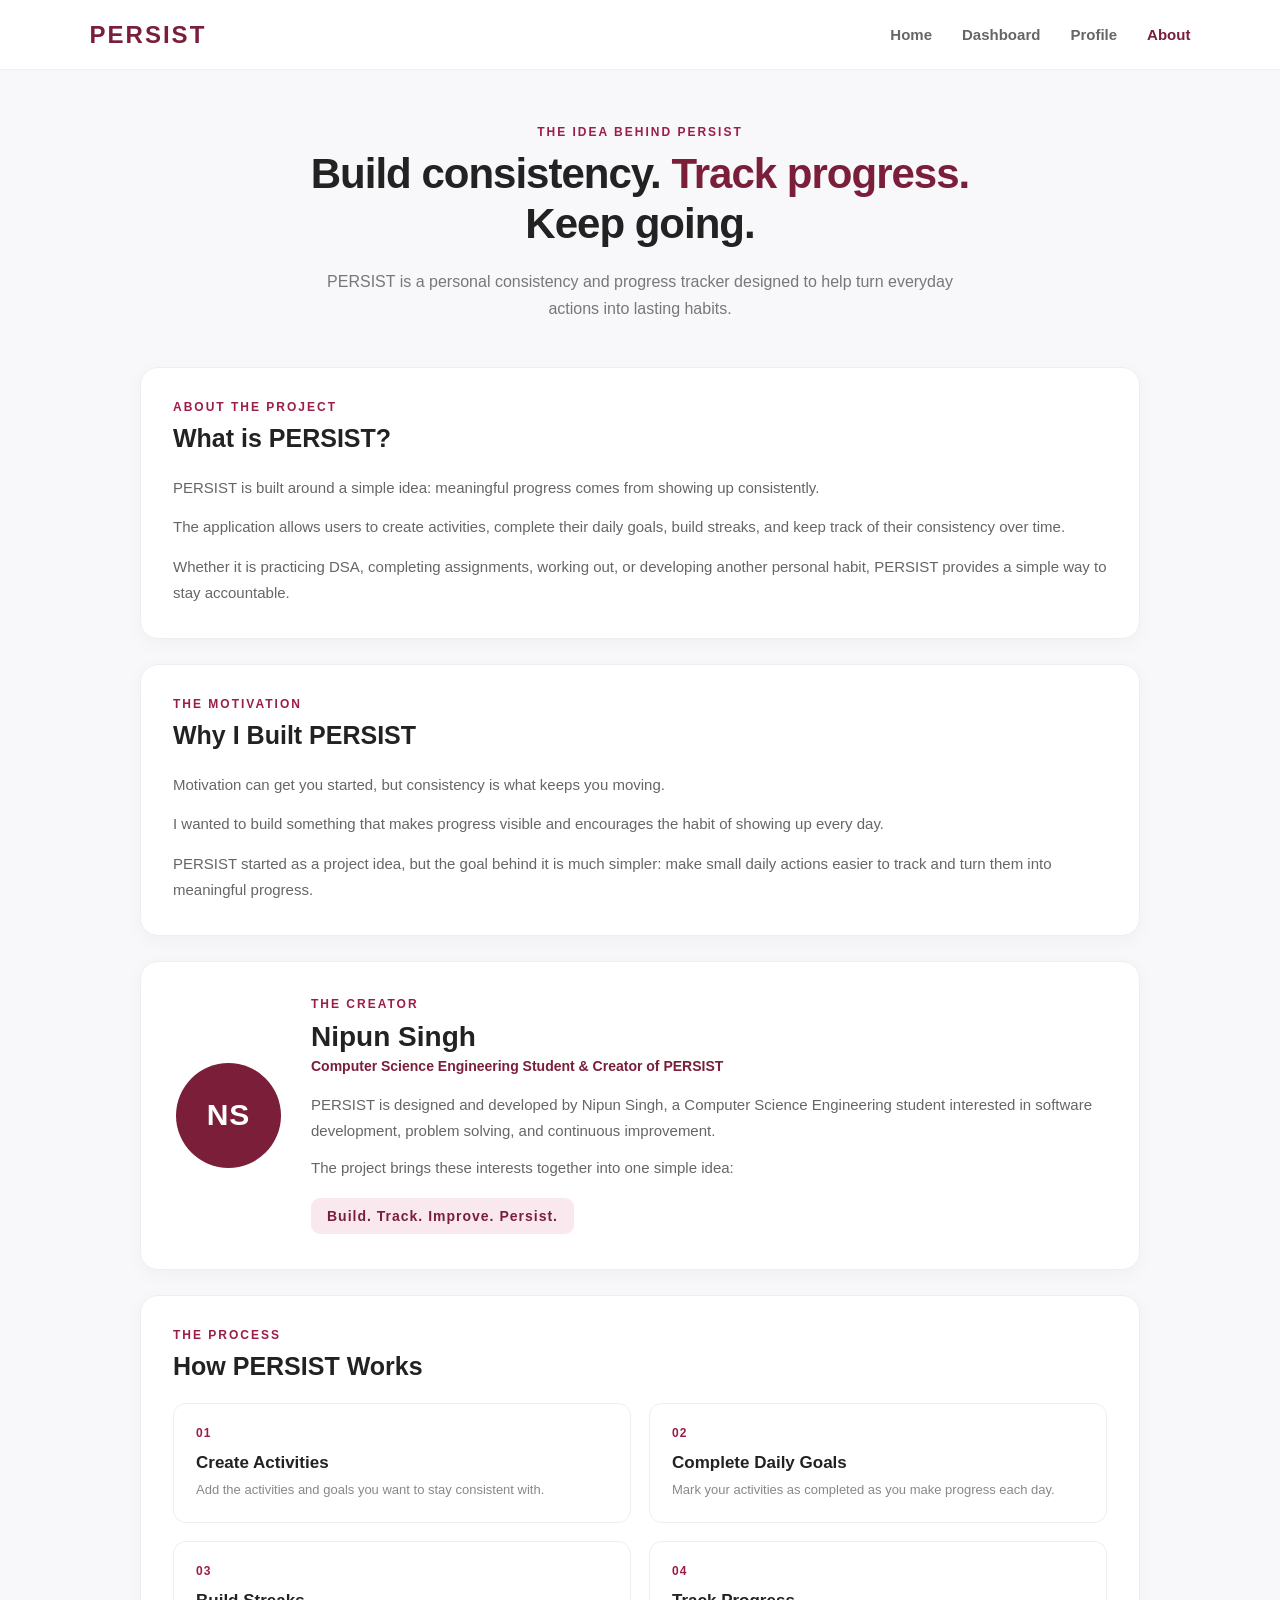
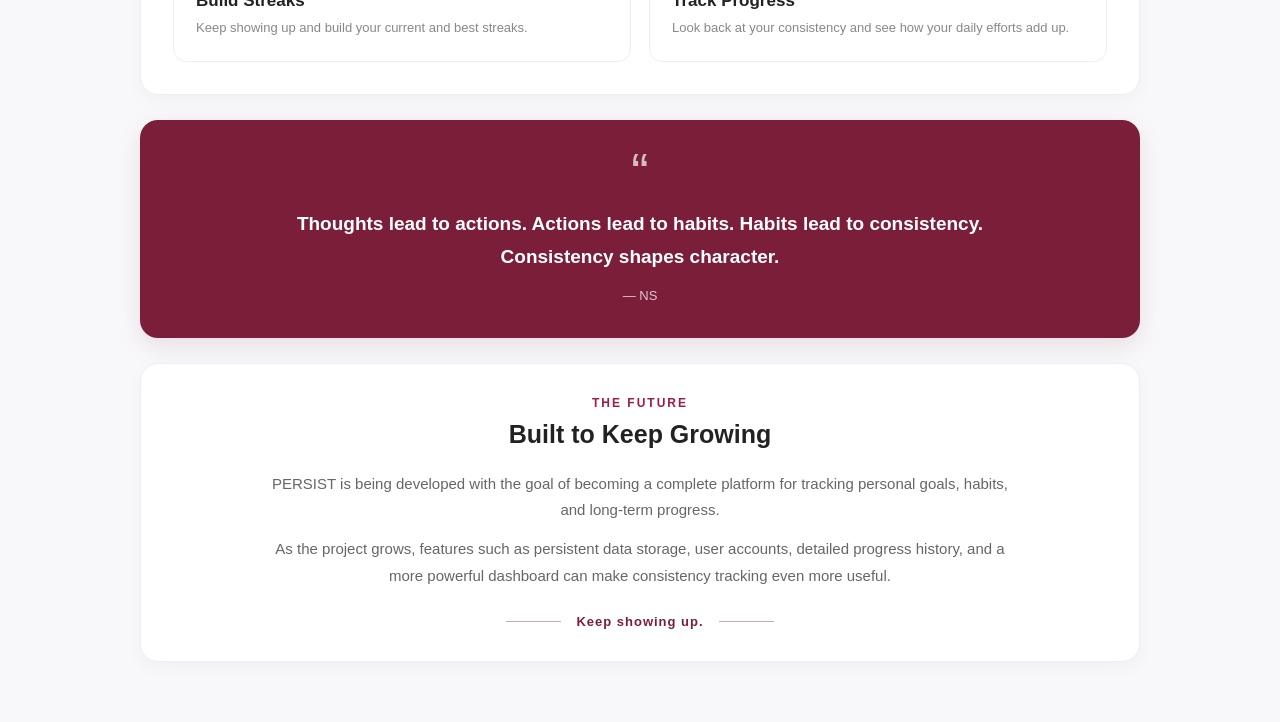
==== about.html @ 37bbb010 "About Page added" ====
<!DOCTYPE html>
<html lang="en">

<head>

    <meta charset="UTF-8">

    <meta name="viewport"
          content="width=device-width, initial-scale=1.0">

    <title>PERSIST - About</title>

    <link rel="stylesheet"
          href="about.css">

</head>


<body>


    <!-- ============================= -->
    <!-- Navigation Bar -->
    <!-- ============================= -->

    <nav class="navbar">

        <div class="logo">
            PERSIST
        </div>


        <div class="nav-links">

            <a href="index.html">
                Home
            </a>

            <a href="dashboard.html">
                Dashboard
            </a>

            <a href="profile.html">
                Profile
            </a>

            <a href="about.html"
               class="active">
                About
            </a>

        </div>

    </nav>



    <!-- ============================= -->
    <!-- Main About Page -->
    <!-- ============================= -->

    <main class="about-container">


        <!-- ============================= -->
        <!-- Hero Section -->
        <!-- ============================= -->

        <section class="about-hero">

            <p class="small-heading">
                THE IDEA BEHIND PERSIST
            </p>

            <h1>
                Build consistency.
                <span>Track progress.</span>
                Keep going.
            </h1>

            <p class="hero-description">

                PERSIST is a personal consistency and
                progress tracker designed to help turn
                everyday actions into lasting habits.

            </p>

        </section>



        <!-- ============================= -->
        <!-- About PERSIST -->
        <!-- ============================= -->

        <section class="about-card">

            <div class="section-heading">

                <p class="small-heading">
                    ABOUT THE PROJECT
                </p>

                <h2>
                    What is PERSIST?
                </h2>

            </div>


            <p class="section-text">

                PERSIST is built around a simple idea:
                meaningful progress comes from showing
                up consistently.

            </p>


            <p class="section-text">

                The application allows users to create
                activities, complete their daily goals,
                build streaks, and keep track of their
                consistency over time.

            </p>


            <p class="section-text">

                Whether it is practicing DSA, completing
                assignments, working out, or developing
                another personal habit, PERSIST provides
                a simple way to stay accountable.

            </p>

        </section>



        <!-- ============================= -->
        <!-- Why I Built It -->
        <!-- ============================= -->

        <section class="about-card">

            <div class="section-heading">

                <p class="small-heading">
                    THE MOTIVATION
                </p>

                <h2>
                    Why I Built PERSIST
                </h2>

            </div>


            <p class="section-text">

                Motivation can get you started, but
                consistency is what keeps you moving.

            </p>


            <p class="section-text">

                I wanted to build something that makes
                progress visible and encourages the habit
                of showing up every day.

            </p>


            <p class="section-text">

                PERSIST started as a project idea, but
                the goal behind it is much simpler:
                make small daily actions easier to track
                and turn them into meaningful progress.

            </p>

        </section>



        <!-- ============================= -->
        <!-- Meet the Creator -->
        <!-- ============================= -->

        <section class="creator-card">


            <div class="creator-avatar">
                NS
            </div>


            <div class="creator-content">

                <p class="small-heading">
                    THE CREATOR
                </p>

                <h2>
                    Nipun Singh
                </h2>

                <p class="creator-role">
                    Computer Science Engineering Student
                    & Creator of PERSIST
                </p>


                <p class="creator-description">

                    PERSIST is designed and developed by
                    Nipun Singh, a Computer Science
                    Engineering student interested in
                    software development, problem solving,
                    and continuous improvement.

                </p>


                <p class="creator-description">

                    The project brings these interests
                    together into one simple idea:

                </p>


                <div class="creator-motto">

                    Build.
                    Track.
                    Improve.
                    Persist.

                </div>

            </div>

        </section>



        <!-- ============================= -->
        <!-- How PERSIST Works -->
        <!-- ============================= -->

        <section class="about-card">

            <div class="section-heading">

                <p class="small-heading">
                    THE PROCESS
                </p>

                <h2>
                    How PERSIST Works
                </h2>

            </div>


            <div class="feature-grid">


                <!-- Feature 1 -->

                <div class="feature-item">

                    <div class="feature-number">
                        01
                    </div>

                    <h3>
                        Create Activities
                    </h3>

                    <p>
                        Add the activities and goals
                        you want to stay consistent with.
                    </p>

                </div>



                <!-- Feature 2 -->

                <div class="feature-item">

                    <div class="feature-number">
                        02
                    </div>

                    <h3>
                        Complete Daily Goals
                    </h3>

                    <p>
                        Mark your activities as completed
                        as you make progress each day.
                    </p>

                </div>



                <!-- Feature 3 -->

                <div class="feature-item">

                    <div class="feature-number">
                        03
                    </div>

                    <h3>
                        Build Streaks
                    </h3>

                    <p>
                        Keep showing up and build your
                        current and best streaks.
                    </p>

                </div>



                <!-- Feature 4 -->

                <div class="feature-item">

                    <div class="feature-number">
                        04
                    </div>

                    <h3>
                        Track Progress
                    </h3>

                    <p>
                        Look back at your consistency and
                        see how your daily efforts add up.
                    </p>

                </div>


            </div>

        </section>



        <!-- ============================= -->
        <!-- Philosophy -->
        <!-- ============================= -->

        <section class="quote-card">

            <div class="quote-mark">
                “
            </div>


            <p class="quote">

                Thoughts lead to actions.
                Actions lead to habits.
                Habits lead to consistency.
                Consistency shapes character.

            </p>


            <p class="quote-author">
                — NS
            </p>

        </section>



        <!-- ============================= -->
        <!-- Future Vision -->
        <!-- ============================= -->

        <section class="about-card future-card">

            <div class="section-heading">

                <p class="small-heading">
                    THE FUTURE
                </p>

                <h2>
                    Built to Keep Growing
                </h2>

            </div>


            <p class="section-text">

                PERSIST is being developed with the goal
                of becoming a complete platform for
                tracking personal goals, habits, and
                long-term progress.

            </p>


            <p class="section-text">

                As the project grows, features such as
                persistent data storage, user accounts,
                detailed progress history, and a more
                powerful dashboard can make consistency
                tracking even more useful.

            </p>


            <div class="future-line">
                <span></span>
                Keep showing up.
                <span></span>
            </div>

        </section>


    </main>



</body>

</html>
---- about.css ----
/* ============================= */
/* General Reset */
/* ============================= */

* {
    margin: 0;
    padding: 0;
    box-sizing: border-box;
}


/* ============================= */
/* Body */
/* ============================= */

body {

    font-family: Arial, Helvetica, sans-serif;

    background: #f8f8fa;

    color: #222;

    min-height: 100vh;

}


/* ============================= */
/* Navigation */
/* ============================= */

.navbar {

    height: 70px;

    background: white;

    display: flex;

    align-items: center;

    justify-content: space-between;

    padding: 0 7%;

    border-bottom: 1px solid #eeeeee;

}


.logo {

    font-size: 24px;

    font-weight: 800;

    letter-spacing: 2px;

    color: #7B1E3A;

}


.nav-links {

    display: flex;

    gap: 30px;

}


.nav-links a {

    text-decoration: none;

    color: #666;

    font-size: 15px;

    font-weight: 600;

    transition: 0.25s ease;

}


.nav-links a:hover {

    color: #9C1C4A;

}


.nav-links a.active {

    color: #7B1E3A;

}


/* ============================= */
/* Main Container */
/* ============================= */

.about-container {

    width: 86%;

    max-width: 1000px;

    margin: 55px auto 60px;

}


/* ============================= */
/* About Hero */
/* ============================= */

.about-hero {

    text-align: center;

    margin-bottom: 45px;

}


.small-heading {

    color: #9C1C4A;

    font-size: 12px;

    font-weight: 800;

    letter-spacing: 2px;

    margin-bottom: 10px;

}


.about-hero h1 {

    max-width: 750px;

    margin: 0 auto 18px;

    font-size: 42px;

    line-height: 1.2;

    letter-spacing: -1px;

}


.about-hero h1 span {

    color: #7B1E3A;

}


.hero-description {

    max-width: 650px;

    margin: 0 auto;

    color: #777;

    font-size: 16px;

    line-height: 1.7;

}


/* ============================= */
/* About Cards */
/* ============================= */

.about-card {

    background: white;

    border-radius: 18px;

    padding: 32px;

    margin-bottom: 25px;

    border: 1px solid #eeeeee;

    box-shadow:
        0 5px 20px rgba(0, 0, 0, 0.035);

}


/* ============================= */
/* Section Heading */
/* ============================= */

.section-heading {

    margin-bottom: 22px;

}


.section-heading h2 {

    font-size: 25px;

    margin-bottom: 5px;

}


/* ============================= */
/* Section Text */
/* ============================= */

.section-text {

    color: #666;

    font-size: 15px;

    line-height: 1.75;

    margin-bottom: 13px;

}


.section-text:last-child {

    margin-bottom: 0;

}


/* ============================= */
/* Creator Card */
/* ============================= */

.creator-card {

    background: white;

    border-radius: 18px;

    padding: 35px;

    margin-bottom: 25px;

    border: 1px solid #eeeeee;

    box-shadow:
        0 5px 20px rgba(0, 0, 0, 0.035);

    display: flex;

    align-items: center;

    gap: 30px;

}


.creator-avatar {

    width: 105px;

    height: 105px;

    border-radius: 50%;

    background: #7B1E3A;

    color: white;

    display: flex;

    align-items: center;

    justify-content: center;

    font-size: 30px;

    font-weight: 800;

    letter-spacing: 1px;

    flex-shrink: 0;

}


.creator-content {

    flex: 1;

}


.creator-content h2 {

    font-size: 28px;

    margin-bottom: 5px;

}


.creator-role {

    color: #7B1E3A;

    font-size: 14px;

    font-weight: 700;

    margin-bottom: 18px;

}


.creator-description {

    color: #666;

    font-size: 15px;

    line-height: 1.7;

    margin-bottom: 12px;

}


/* ============================= */
/* Creator Motto */
/* ============================= */

.creator-motto {

    display: inline-block;

    margin-top: 5px;

    padding: 10px 16px;

    border-radius: 9px;

    background: #f9e9ef;

    color: #7B1E3A;

    font-size: 14px;

    font-weight: 800;

    letter-spacing: 1px;

}


/* ============================= */
/* Feature Grid */
/* ============================= */

.feature-grid {

    display: grid;

    grid-template-columns: repeat(2, 1fr);

    gap: 18px;

}


.feature-item {

    border: 1px solid #eeeeee;

    border-radius: 13px;

    padding: 22px;

    transition: 0.25s ease;

}


.feature-item:hover {

    border-color: #d9a5b8;

    transform: translateY(-3px);

    box-shadow:
        0 7px 20px rgba(0, 0, 0, 0.04);

}


.feature-number {

    color: #9C1C4A;

    font-size: 12px;

    font-weight: 800;

    letter-spacing: 1px;

    margin-bottom: 13px;

}


.feature-item h3 {

    font-size: 17px;

    margin-bottom: 7px;

}


.feature-item p {

    color: #888;

    font-size: 13px;

    line-height: 1.6;

}


/* ============================= */
/* Quote Card */
/* ============================= */

.quote-card {

    background: #7B1E3A;

    color: white;

    border-radius: 18px;

    padding: 35px;

    margin-bottom: 25px;

    text-align: center;

    box-shadow:
        0 8px 25px rgba(123, 30, 58, 0.12);

}


.quote-mark {

    font-size: 52px;

    line-height: 35px;

    opacity: 0.7;

    margin-bottom: 18px;

}


.quote {

    max-width: 700px;

    margin: 0 auto;

    font-size: 19px;

    line-height: 1.7;

    font-weight: 600;

}


.quote-author {

    margin-top: 15px;

    font-size: 13px;

    opacity: 0.75;

}


/* ============================= */
/* Future Section */
/* ============================= */

.future-card {

    text-align: center;

}


.future-card .section-text {

    max-width: 760px;

    margin-left: auto;

    margin-right: auto;

}


.future-line {

    margin-top: 25px;

    display: flex;

    align-items: center;

    justify-content: center;

    gap: 15px;

    color: #7B1E3A;

    font-size: 13px;

    font-weight: 800;

    letter-spacing: 1px;

}


.future-line span {

    width: 55px;

    height: 1px;

    background: #d9a5b8;

}


/* ============================= */
/* Mobile */
/* ============================= */

@media (max-width: 700px) {


    .navbar {

        padding: 0 5%;

    }


    .nav-links {

        gap: 12px;

    }


    .nav-links a {

        font-size: 12px;

    }


    .about-container {

        width: 92%;

        margin: 35px auto 45px;

    }


    .about-hero {

        margin-bottom: 30px;

    }


    .about-hero h1 {

        font-size: 31px;

        letter-spacing: -0.5px;

    }


    .hero-description {

        font-size: 14px;

    }


    .about-card {

        padding: 22px;

    }


    .section-heading h2 {

        font-size: 22px;

    }


    .creator-card {

        padding: 25px 22px;

        flex-direction: column;

        align-items: center;

        text-align: center;

        gap: 20px;

    }


    .creator-avatar {

        width: 85px;

        height: 85px;

        font-size: 25px;

    }


    .creator-content h2 {

        font-size: 25px;

    }


    .feature-grid {

        grid-template-columns: 1fr;

    }


    .quote-card {

        padding: 28px 22px;

    }


    .quote {

        font-size: 17px;

    }


    .future-line {

        gap: 10px;

    }


    .future-line span {

        width: 30px;

    }

}
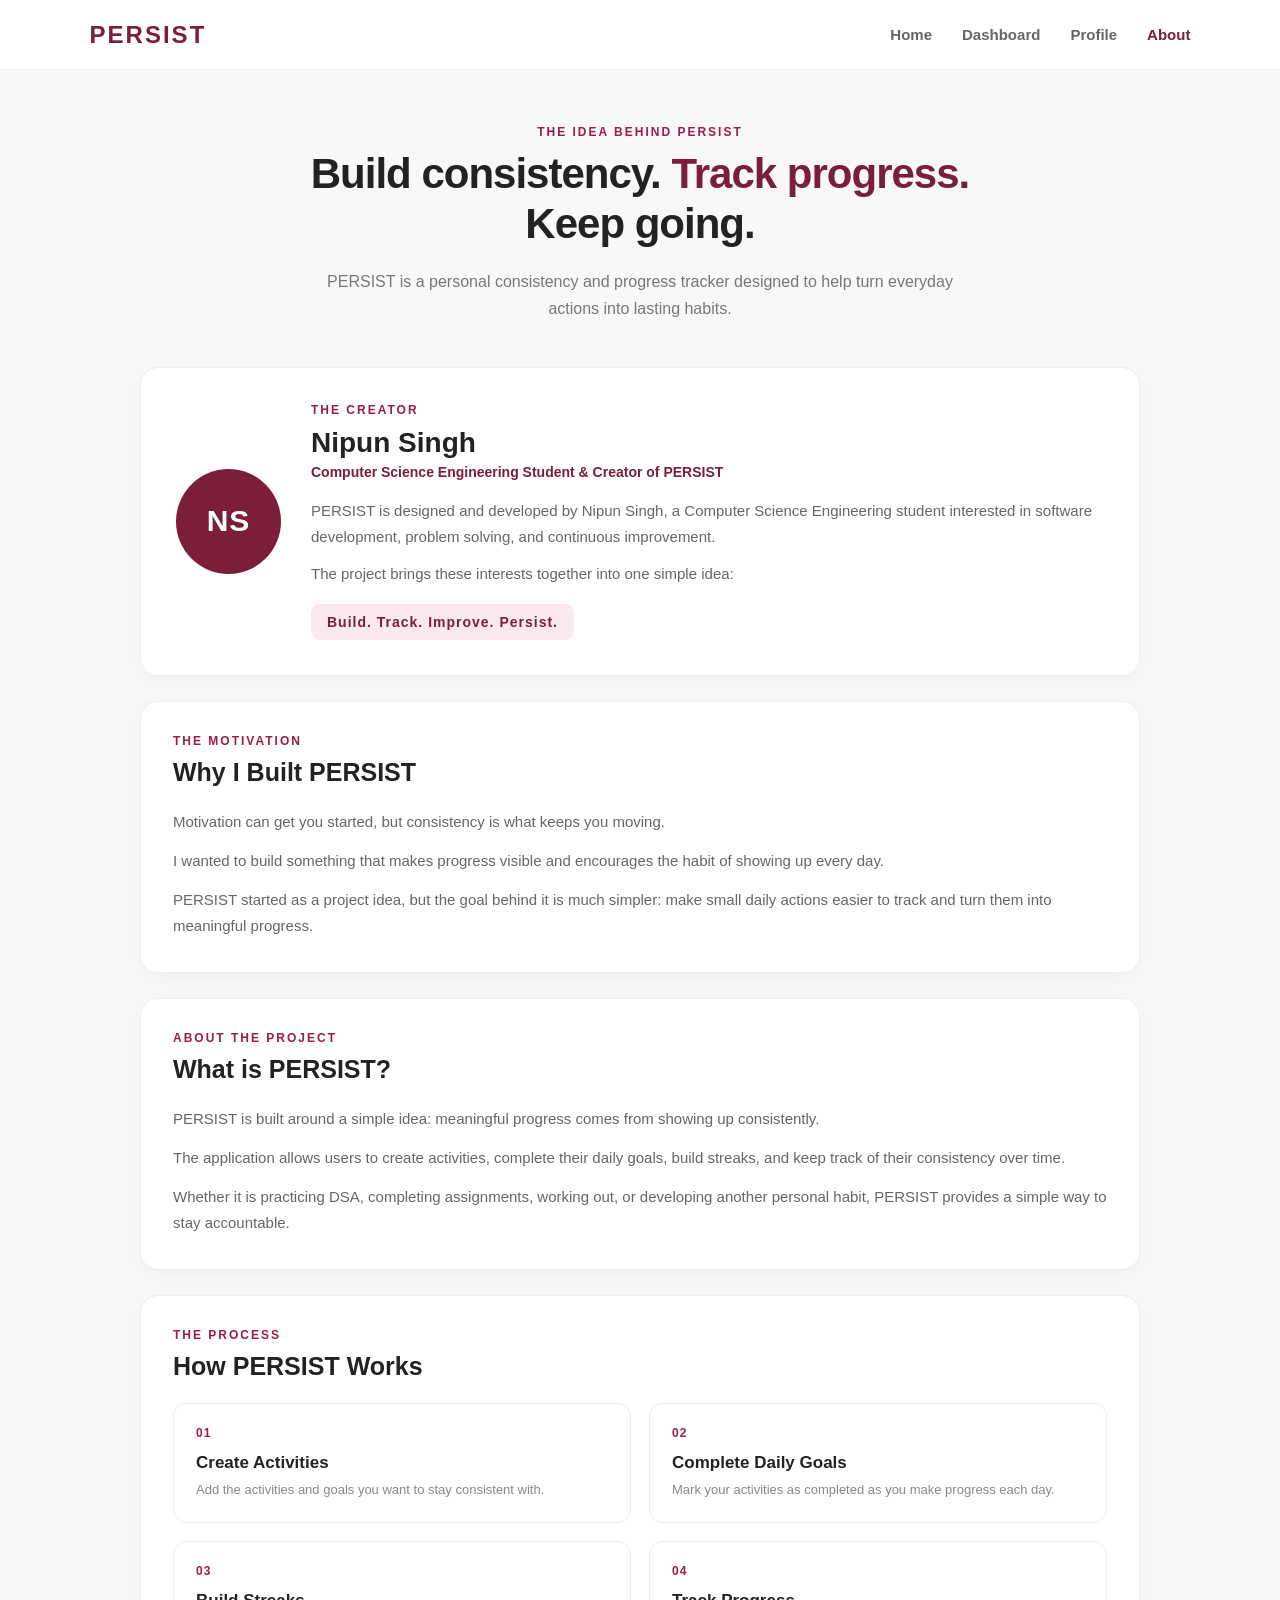
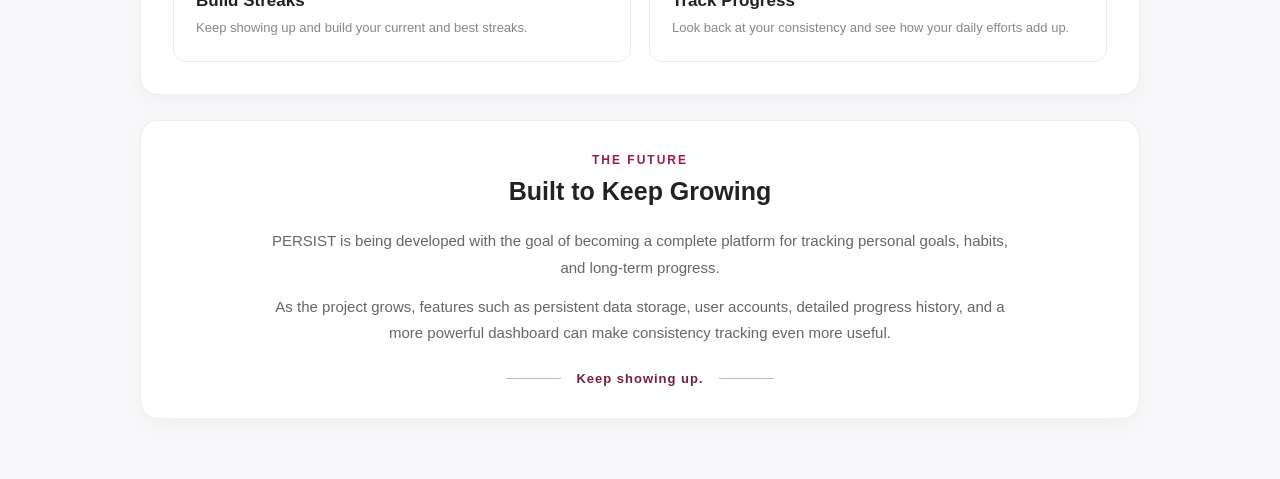
==== commit b52c91e2: "fixed about page structure" ====
--- a/about.html
+++ b/about.html
@@ -91,107 +91,7 @@
 
 
         <!-- ============================= -->
-        <!-- About PERSIST -->
-        <!-- ============================= -->
-
-        <section class="about-card">
-
-            <div class="section-heading">
-
-                <p class="small-heading">
-                    ABOUT THE PROJECT
-                </p>
-
-                <h2>
-                    What is PERSIST?
-                </h2>
-
-            </div>
-
-
-            <p class="section-text">
-
-                PERSIST is built around a simple idea:
-                meaningful progress comes from showing
-                up consistently.
-
-            </p>
-
-
-            <p class="section-text">
-
-                The application allows users to create
-                activities, complete their daily goals,
-                build streaks, and keep track of their
-                consistency over time.
-
-            </p>
-
-
-            <p class="section-text">
-
-                Whether it is practicing DSA, completing
-                assignments, working out, or developing
-                another personal habit, PERSIST provides
-                a simple way to stay accountable.
-
-            </p>
-
-        </section>
-
-
-
-        <!-- ============================= -->
-        <!-- Why I Built It -->
-        <!-- ============================= -->
-
-        <section class="about-card">
-
-            <div class="section-heading">
-
-                <p class="small-heading">
-                    THE MOTIVATION
-                </p>
-
-                <h2>
-                    Why I Built PERSIST
-                </h2>
-
-            </div>
-
-
-            <p class="section-text">
-
-                Motivation can get you started, but
-                consistency is what keeps you moving.
-
-            </p>
-
-
-            <p class="section-text">
-
-                I wanted to build something that makes
-                progress visible and encourages the habit
-                of showing up every day.
-
-            </p>
-
-
-            <p class="section-text">
-
-                PERSIST started as a project idea, but
-                the goal behind it is much simpler:
-                make small daily actions easier to track
-                and turn them into meaningful progress.
-
-            </p>
-
-        </section>
-
-
-
-        <!-- ============================= -->
-        <!-- Meet the Creator -->
+        <!-- Creator -->
         <!-- ============================= -->
 
         <section class="creator-card">
@@ -253,6 +153,106 @@
 
 
         <!-- ============================= -->
+        <!-- Why I Built It -->
+        <!-- ============================= -->
+
+        <section class="about-card">
+
+            <div class="section-heading">
+
+                <p class="small-heading">
+                    THE MOTIVATION
+                </p>
+
+                <h2>
+                    Why I Built PERSIST
+                </h2>
+
+            </div>
+
+
+            <p class="section-text">
+
+                Motivation can get you started, but
+                consistency is what keeps you moving.
+
+            </p>
+
+
+            <p class="section-text">
+
+                I wanted to build something that makes
+                progress visible and encourages the habit
+                of showing up every day.
+
+            </p>
+
+
+            <p class="section-text">
+
+                PERSIST started as a project idea, but
+                the goal behind it is much simpler:
+                make small daily actions easier to track
+                and turn them into meaningful progress.
+
+            </p>
+
+        </section>
+
+
+
+        <!-- ============================= -->
+        <!-- About PERSIST -->
+        <!-- ============================= -->
+
+        <section class="about-card">
+
+            <div class="section-heading">
+
+                <p class="small-heading">
+                    ABOUT THE PROJECT
+                </p>
+
+                <h2>
+                    What is PERSIST?
+                </h2>
+
+            </div>
+
+
+            <p class="section-text">
+
+                PERSIST is built around a simple idea:
+                meaningful progress comes from showing
+                up consistently.
+
+            </p>
+
+
+            <p class="section-text">
+
+                The application allows users to create
+                activities, complete their daily goals,
+                build streaks, and keep track of their
+                consistency over time.
+
+            </p>
+
+
+            <p class="section-text">
+
+                Whether it is practicing DSA, completing
+                assignments, working out, or developing
+                another personal habit, PERSIST provides
+                a simple way to stay accountable.
+
+            </p>
+
+        </section>
+
+
+
+        <!-- ============================= -->
         <!-- How PERSIST Works -->
         <!-- ============================= -->
 
@@ -358,35 +358,6 @@
 
 
             </div>
-
-        </section>
-
-
-
-        <!-- ============================= -->
-        <!-- Philosophy -->
-        <!-- ============================= -->
-
-        <section class="quote-card">
-
-            <div class="quote-mark">
-                “
-            </div>
-
-
-            <p class="quote">
-
-                Thoughts lead to actions.
-                Actions lead to habits.
-                Habits lead to consistency.
-                Consistency shapes character.
-
-            </p>
-
-
-            <p class="quote-author">
-                — NS
-            </p>
 
         </section>
 
@@ -433,9 +404,13 @@
 
 
             <div class="future-line">
+
                 <span></span>
+
                 Keep showing up.
+
                 <span></span>
+
             </div>
 
         </section>
